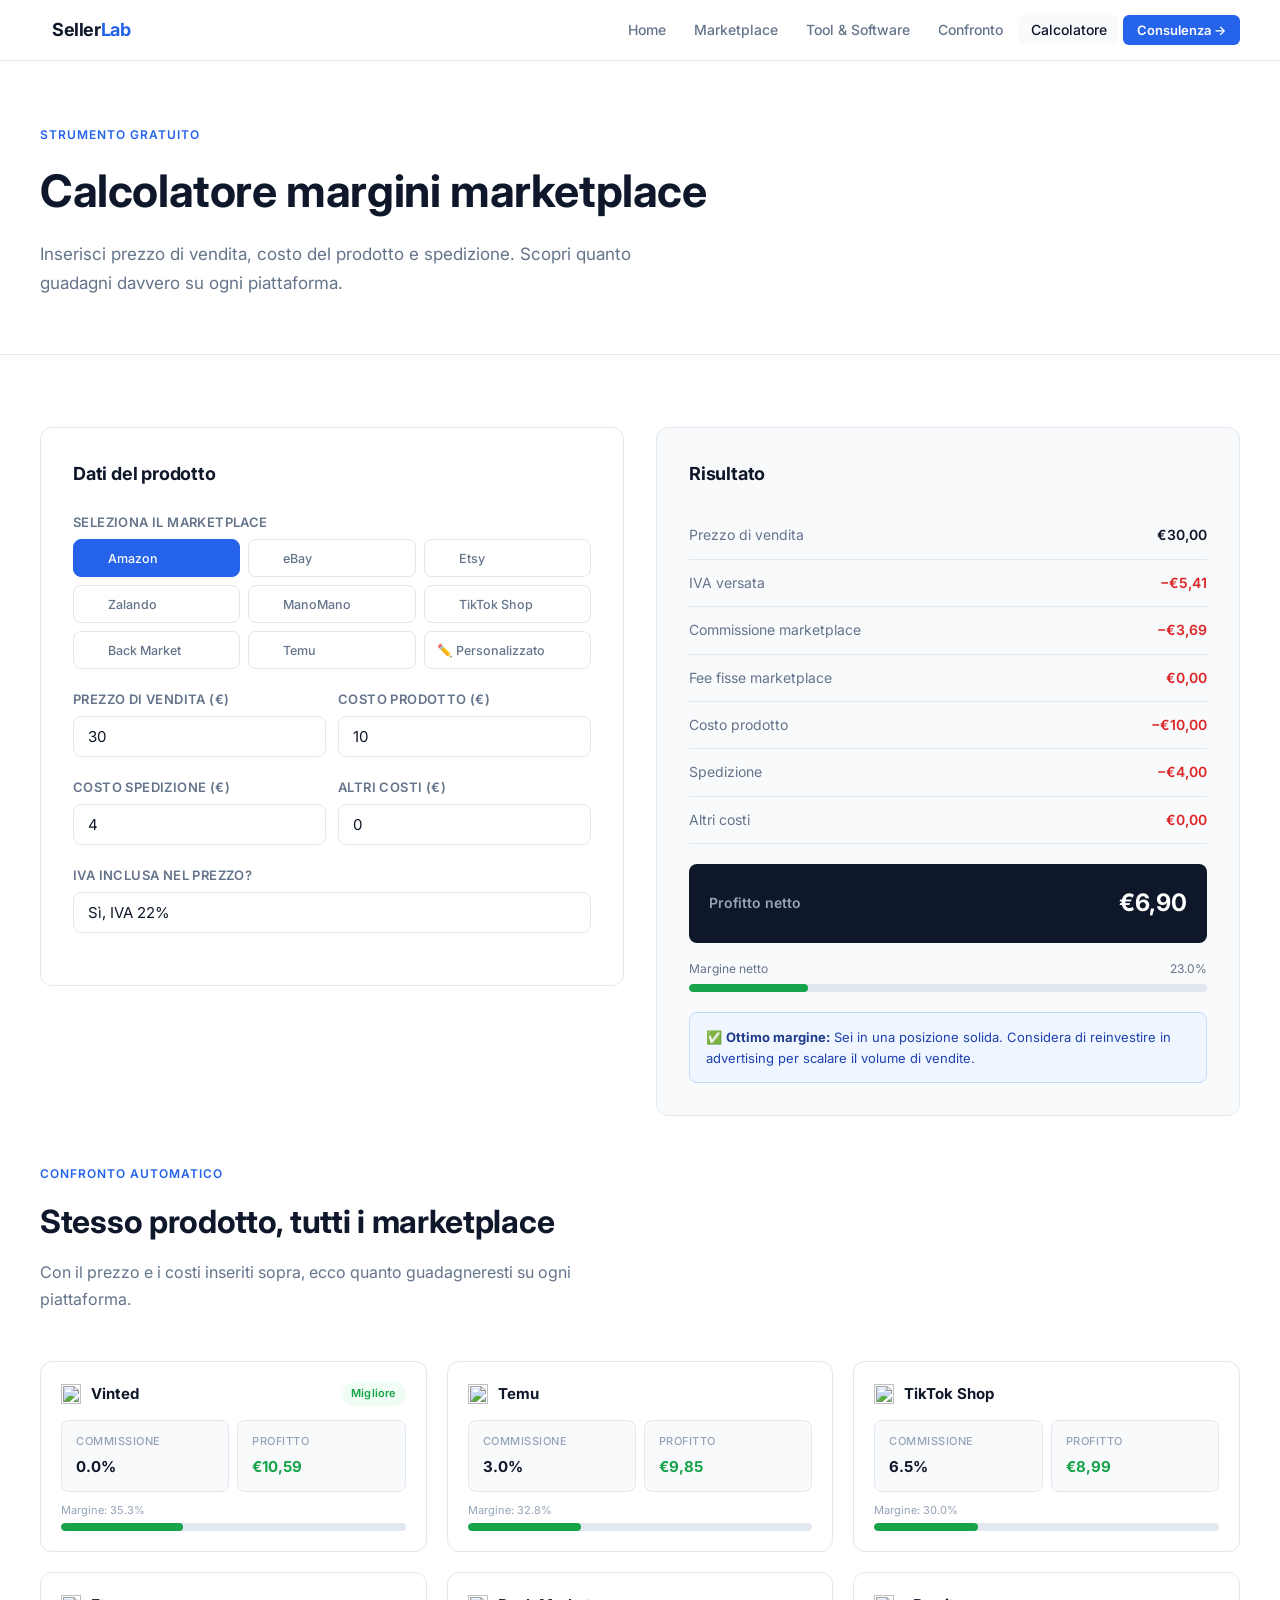
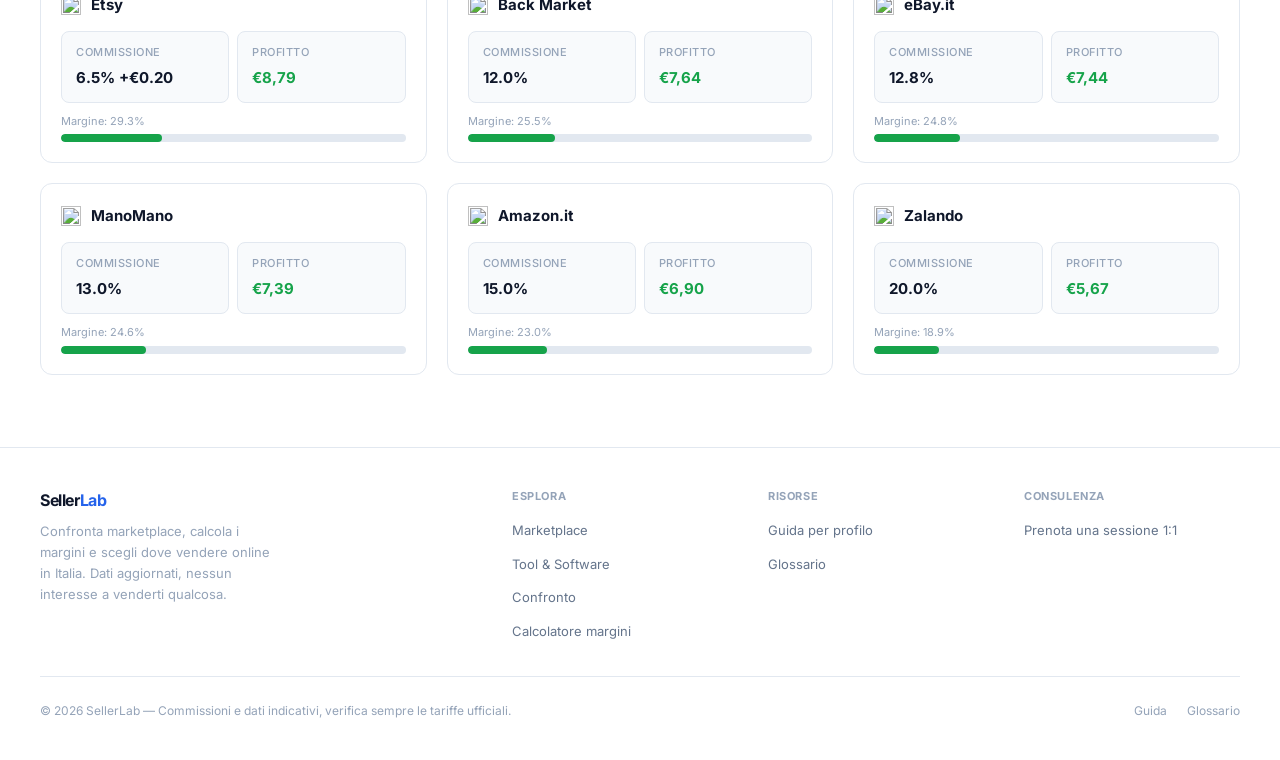
==== calcolatore.html @ 865c8135 "Prima versione SellerLab" ====
<!DOCTYPE html>
<html lang="it">
<head>
  <meta charset="UTF-8">
  <meta name="viewport" content="width=device-width, initial-scale=1.0">
  <title>Calcolatore Margini Marketplace — SellerLab</title>
  <meta name="description" content="Calcola commissioni e margine netto su Amazon, eBay, Etsy, Zalando e altri marketplace italiani. Strumento gratuito per venditori online.">
  <meta name="robots" content="index, follow">
  <meta name="author" content="SellerLab">
  <link rel="canonical" href="https://sellerlab.it/calcolatore.html">

  <!-- Open Graph -->
  <meta property="og:type" content="website">
  <meta property="og:site_name" content="SellerLab">
  <meta property="og:title" content="Calcolatore Margini Marketplace — SellerLab">
  <meta property="og:description" content="Calcola quanto guadagni realmente su ogni marketplace, al netto di commissioni e costi. Gratuito.">
  <meta property="og:url" content="https://sellerlab.it/calcolatore.html">
  <meta property="og:locale" content="it_IT">

  <!-- Twitter Card -->
  <meta name="twitter:card" content="summary_large_image">
  <meta name="twitter:title" content="Calcolatore Margini Marketplace — SellerLab">
  <meta name="twitter:description" content="Calcola quanto guadagni realmente su ogni marketplace, al netto di commissioni e costi. Gratuito.">

  <link rel="stylesheet" href="style.css">
  <style>
    .calc-layout {
      display: grid;
      grid-template-columns: 1fr 1fr;
      gap: 32px;
      align-items: start;
    }
    @media (max-width: 768px) { .calc-layout { grid-template-columns: 1fr; } }

    .calc-box {
      background: var(--bg-card);
      border: 1px solid var(--border);
      border-radius: var(--radius);
      padding: 32px;
    }
    .calc-box h2 { font-size: 18px; font-weight: 700; margin-bottom: 24px; letter-spacing: -.2px; }

    .field { margin-bottom: 20px; }
    .field label {
      display: block;
      font-size: 13px;
      font-weight: 600;
      color: var(--text-secondary);
      margin-bottom: 6px;
      text-transform: uppercase;
      letter-spacing: .4px;
    }
    .field input, .field select {
      width: 100%;
      padding: 10px 14px;
      border: 1px solid var(--border);
      border-radius: var(--radius-sm);
      font-size: 15px;
      font-family: inherit;
      color: var(--text);
      background: var(--bg);
      transition: border-color .15s;
      -webkit-appearance: none;
    }
    .field input:focus, .field select:focus {
      outline: none;
      border-color: var(--accent);
      box-shadow: 0 0 0 3px rgba(37,99,235,.08);
    }
    .field-row { display: grid; grid-template-columns: 1fr 1fr; gap: 12px; }

    .result-box {
      background: var(--bg-soft);
      border: 1px solid var(--border);
      border-radius: var(--radius);
      padding: 32px;
    }
    .result-box h2 { font-size: 18px; font-weight: 700; margin-bottom: 24px; letter-spacing: -.2px; }

    .result-line {
      display: flex;
      justify-content: space-between;
      align-items: center;
      padding: 12px 0;
      border-bottom: 1px solid var(--border);
      font-size: 14px;
    }
    .result-line:last-child { border-bottom: none; }
    .result-label { color: var(--text-secondary); }
    .result-value { font-weight: 600; color: var(--text); }
    .result-value.negative { color: var(--red); }
    .result-value.positive { color: var(--green); }

    .result-total {
      margin-top: 20px;
      padding: 20px;
      background: var(--text);
      border-radius: var(--radius-sm);
      display: flex;
      justify-content: space-between;
      align-items: center;
    }
    .result-total-label { color: #94a3b8; font-size: 14px; font-weight: 600; }
    .result-total-value { color: #fff; font-size: 24px; font-weight: 700; }
    .result-total-value.loss { color: #fca5a5; }

    .margin-bar-wrap { margin-top: 16px; }
    .margin-bar-label { font-size: 12px; color: var(--text-secondary); margin-bottom: 6px; display: flex; justify-content: space-between; }
    .margin-bar { height: 8px; background: var(--border); border-radius: 4px; overflow: hidden; }
    .margin-bar-fill { height: 100%; border-radius: 4px; transition: width .4s ease, background .4s; }

    .marketplace-grid {
      display: grid;
      grid-template-columns: repeat(auto-fill, minmax(140px, 1fr));
      gap: 8px;
      margin-bottom: 20px;
    }
    .mp-btn {
      padding: 10px 12px;
      border: 1px solid var(--border);
      border-radius: var(--radius-sm);
      background: var(--bg);
      cursor: pointer;
      font-size: 12.5px;
      font-weight: 500;
      font-family: inherit;
      color: var(--text-secondary);
      text-align: center;
      transition: all .15s;
      display: flex;
      align-items: center;
      gap: 6px;
    }
    .mp-btn img { width: 16px; height: 16px; object-fit: contain; }
    .mp-btn:hover { border-color: var(--accent); color: var(--accent); }
    .mp-btn.selected { background: var(--accent); border-color: var(--accent); color: #fff; }
    .mp-btn.selected img { filter: brightness(10); }

    .tip-box {
      background: var(--accent-light);
      border: 1px solid #bfdbfe;
      border-radius: var(--radius-sm);
      padding: 14px 16px;
      margin-top: 20px;
      font-size: 13px;
      color: #1e40af;
      line-height: 1.6;
    }
    .tip-box strong { color: #1e3a8a; }
  </style>
</head>
<body>

<nav>
  <div class="nav-inner">
    <a href="index.html" class="logo">Seller<span>Lab</span></a>
    <ul>
      <li><a href="index.html">Home</a></li>
      <li><a href="marketplace.html">Marketplace</a></li>
      <li><a href="tools.html">Tool & Software</a></li>
      <li><a href="confronto.html">Confronto</a></li>
      <li><a href="calcolatore.html" class="active">Calcolatore</a></li>
      <li><a href="consulenza.html" class="nav-cta">Consulenza →</a></li>
    </ul>
  </div>
</nav>

<div class="page-hero">
  <div class="page-hero-inner">
    <div class="section-label">Strumento gratuito</div>
    <h1>Calcolatore margini marketplace</h1>
    <p>Inserisci prezzo di vendita, costo del prodotto e spedizione. Scopri quanto guadagni davvero su ogni piattaforma.</p>
  </div>
</div>

<section class="section">
  <div class="section-inner">
    <div class="calc-layout">

      <!-- INPUT -->
      <div class="calc-box">
        <h2>Dati del prodotto</h2>

        <div class="field">
          <label>Seleziona il marketplace</label>
          <div class="marketplace-grid">
            <button class="mp-btn selected" data-mp="amazon" data-commission="0.15" data-fixed="0">
              <img src="https://www.google.com/s2/favicons?domain=amazon.it&sz=32" alt="">Amazon
            </button>
            <button class="mp-btn" data-mp="ebay" data-commission="0.128" data-fixed="0">
              <img src="https://cdn.simpleicons.org/ebay/E53238" alt="">eBay
            </button>
            <button class="mp-btn" data-mp="etsy" data-commission="0.065" data-fixed="0.20">
              <img src="https://cdn.simpleicons.org/etsy/F16521" alt="">Etsy
            </button>
            <button class="mp-btn" data-mp="zalando" data-commission="0.20" data-fixed="0">
              <img src="https://cdn.simpleicons.org/zalando/FF6900" alt="">Zalando
            </button>
            <button class="mp-btn" data-mp="manomano" data-commission="0.13" data-fixed="0">
              <img src="https://www.google.com/s2/favicons?domain=manomano.com&sz=32" alt="">ManoMano
            </button>
            <button class="mp-btn" data-mp="tiktok" data-commission="0.065" data-fixed="0">
              <img src="https://cdn.simpleicons.org/tiktok/000000" alt="">TikTok Shop
            </button>
            <button class="mp-btn" data-mp="backmarket" data-commission="0.12" data-fixed="0">
              <img src="https://www.google.com/s2/favicons?domain=backmarket.it&sz=32" alt="">Back Market
            </button>
            <button class="mp-btn" data-mp="temu" data-commission="0.03" data-fixed="0">
              <img src="https://www.google.com/s2/favicons?domain=temu.com&sz=32" alt="">Temu
            </button>
            <button class="mp-btn" data-mp="custom" data-commission="0.10" data-fixed="0">
              ✏️ Personalizzato
            </button>
          </div>
        </div>

        <div class="field" id="custom-commission-field" style="display:none;">
          <label>Commissione personalizzata (%)</label>
          <input type="number" id="custom-commission" value="10" min="0" max="100" step="0.1">
        </div>

        <div class="field-row">
          <div class="field">
            <label>Prezzo di vendita (€)</label>
            <input type="number" id="price" value="30" min="0" step="0.01">
          </div>
          <div class="field">
            <label>Costo prodotto (€)</label>
            <input type="number" id="cost" value="10" min="0" step="0.01">
          </div>
        </div>

        <div class="field-row">
          <div class="field">
            <label>Costo spedizione (€)</label>
            <input type="number" id="shipping" value="4" min="0" step="0.01">
          </div>
          <div class="field">
            <label>Altri costi (€)</label>
            <input type="number" id="other" value="0" min="0" step="0.01">
          </div>
        </div>

        <div class="field">
          <label>IVA inclusa nel prezzo?</label>
          <select id="vat">
            <option value="0">No (prezzo già IVA esclusa)</option>
            <option value="0.22" selected>Sì, IVA 22%</option>
            <option value="0.10">Sì, IVA 10%</option>
            <option value="0.04">Sì, IVA 4%</option>
          </select>
        </div>
      </div>

      <!-- RISULTATI -->
      <div class="result-box">
        <h2>Risultato</h2>

        <div class="result-line">
          <span class="result-label">Prezzo di vendita</span>
          <span class="result-value" id="r-price">€30,00</span>
        </div>
        <div class="result-line">
          <span class="result-label">IVA versata</span>
          <span class="result-value negative" id="r-vat">−€5,41</span>
        </div>
        <div class="result-line">
          <span class="result-label">Commissione marketplace</span>
          <span class="result-value negative" id="r-commission">−€4,50</span>
        </div>
        <div class="result-line">
          <span class="result-label">Fee fisse marketplace</span>
          <span class="result-value negative" id="r-fixed">−€0,00</span>
        </div>
        <div class="result-line">
          <span class="result-label">Costo prodotto</span>
          <span class="result-value negative" id="r-cost">−€10,00</span>
        </div>
        <div class="result-line">
          <span class="result-label">Spedizione</span>
          <span class="result-value negative" id="r-shipping">−€4,00</span>
        </div>
        <div class="result-line">
          <span class="result-label">Altri costi</span>
          <span class="result-value negative" id="r-other">−€0,00</span>
        </div>

        <div class="result-total">
          <span class="result-total-label">Profitto netto</span>
          <span class="result-total-value" id="r-profit">€6,09</span>
        </div>

        <div class="margin-bar-wrap">
          <div class="margin-bar-label">
            <span>Margine netto</span>
            <span id="r-margin-pct">20.3%</span>
          </div>
          <div class="margin-bar">
            <div class="margin-bar-fill" id="margin-bar-fill" style="width:20%;background:var(--green);"></div>
          </div>
        </div>

        <div class="tip-box" id="tip-box">
          💡 <strong>Consiglio:</strong> Con questo margine sei in una posizione solida. Considera di reinvestire parte del profitto in advertising per aumentare il volume.
        </div>
      </div>

    </div>

    <!-- CONFRONTO RAPIDO -->
    <div style="margin-top:48px;">
      <div class="section-header">
        <div class="section-label">Confronto automatico</div>
        <h2>Stesso prodotto, tutti i marketplace</h2>
        <p>Con il prezzo e i costi inseriti sopra, ecco quanto guadagneresti su ogni piattaforma.</p>
      </div>
      <div class="grid-3" id="comparison-grid">
        <!-- Populated by JS -->
      </div>
    </div>

  </div>
</section>

<footer>
  <div class="footer-inner">
    <div class="footer-brand">
      <a href="index.html" class="logo">Seller<span>Lab</span></a>
      <p>Confronta marketplace, calcola i margini e scegli dove vendere online in Italia. Dati aggiornati, nessun interesse a venderti qualcosa.</p>
    </div>
    <div class="footer-col">
      <h4>Esplora</h4>
      <ul>
        <li><a href="marketplace.html">Marketplace</a></li>
        <li><a href="tools.html">Tool & Software</a></li>
        <li><a href="confronto.html">Confronto</a></li>
        <li><a href="calcolatore.html">Calcolatore margini</a></li>
      </ul>
    </div>
    <div class="footer-col">
      <h4>Risorse</h4>
      <ul>
        <li><a href="guida.html">Guida per profilo</a></li>
        <li><a href="glossario.html">Glossario</a></li>
      </ul>
    </div>
    <div class="footer-col">
      <h4>Consulenza</h4>
      <ul>
        <li><a href="consulenza.html">Prenota una sessione 1:1</a></li>
      </ul>
    </div>
  </div>
  <div class="footer-bottom">
    <div class="footer-copy">© 2026 SellerLab — Commissioni e dati indicativi, verifica sempre le tariffe ufficiali.</div>
    <div class="footer-links">
      <a href="guida.html">Guida</a>
      <a href="glossario.html">Glossario</a>
    </div>
  </div>
</footer>

<script>
const marketplaces = [
  { id: 'amazon',     name: 'Amazon.it',    commission: 0.15,  fixed: 0,    icon: 'https://www.google.com/s2/favicons?domain=amazon.it&sz=32' },
  { id: 'ebay',       name: 'eBay.it',      commission: 0.128, fixed: 0,    icon: 'https://cdn.simpleicons.org/ebay/E53238' },
  { id: 'etsy',       name: 'Etsy',         commission: 0.065, fixed: 0.20, icon: 'https://cdn.simpleicons.org/etsy/F16521' },
  { id: 'zalando',    name: 'Zalando',      commission: 0.20,  fixed: 0,    icon: 'https://cdn.simpleicons.org/zalando/FF6900' },
  { id: 'manomano',   name: 'ManoMano',     commission: 0.13,  fixed: 0,    icon: 'https://www.google.com/s2/favicons?domain=manomano.com&sz=32' },
  { id: 'tiktok',     name: 'TikTok Shop',  commission: 0.065, fixed: 0,    icon: 'https://cdn.simpleicons.org/tiktok/000000' },
  { id: 'backmarket', name: 'Back Market',  commission: 0.12,  fixed: 0,    icon: 'https://www.google.com/s2/favicons?domain=backmarket.it&sz=32' },
  { id: 'vinted',     name: 'Vinted',       commission: 0,     fixed: 0,    icon: 'https://cdn.simpleicons.org/vinted/007782' },
  { id: 'temu',       name: 'Temu',         commission: 0.03,  fixed: 0,    icon: 'https://www.google.com/s2/favicons?domain=temu.com&sz=32' },
];

let selectedMp = marketplaces[0];

function fmt(n) {
  return (n >= 0 ? '' : '−') + '€' + Math.abs(n).toFixed(2).replace('.', ',');
}

function calculate() {
  const price    = parseFloat(document.getElementById('price').value) || 0;
  const cost     = parseFloat(document.getElementById('cost').value) || 0;
  const shipping = parseFloat(document.getElementById('shipping').value) || 0;
  const other    = parseFloat(document.getElementById('other').value) || 0;
  const vatRate  = parseFloat(document.getElementById('vat').value) || 0;

  let commission = selectedMp.commission;
  let fixed = selectedMp.fixed;

  if (selectedMp.id === 'custom') {
    commission = (parseFloat(document.getElementById('custom-commission').value) || 0) / 100;
    fixed = 0;
  }

  const vatAmount       = vatRate > 0 ? price - (price / (1 + vatRate)) : 0;
  const priceExVat      = price - vatAmount;
  const commissionAmt   = priceExVat * commission;
  const totalCosts      = vatAmount + commissionAmt + fixed + cost + shipping + other;
  const profit          = price - totalCosts;
  const marginPct       = price > 0 ? (profit / price) * 100 : 0;

  document.getElementById('r-price').textContent      = '€' + price.toFixed(2).replace('.', ',');
  document.getElementById('r-vat').textContent        = vatAmount > 0 ? '−€' + vatAmount.toFixed(2).replace('.', ',') : '€0,00';
  document.getElementById('r-commission').textContent = '−€' + commissionAmt.toFixed(2).replace('.', ',');
  document.getElementById('r-fixed').textContent      = fixed > 0 ? '−€' + fixed.toFixed(2).replace('.', ',') : '€0,00';
  document.getElementById('r-cost').textContent       = '−€' + cost.toFixed(2).replace('.', ',');
  document.getElementById('r-shipping').textContent   = '−€' + shipping.toFixed(2).replace('.', ',');
  document.getElementById('r-other').textContent      = other > 0 ? '−€' + other.toFixed(2).replace('.', ',') : '€0,00';

  const profitEl = document.getElementById('r-profit');
  profitEl.textContent = (profit >= 0 ? '€' : '−€') + Math.abs(profit).toFixed(2).replace('.', ',');
  profitEl.className   = 'result-total-value' + (profit < 0 ? ' loss' : '');

  const mp = Math.max(0, Math.min(100, marginPct));
  document.getElementById('r-margin-pct').textContent = marginPct.toFixed(1) + '%';
  const fill = document.getElementById('margin-bar-fill');
  fill.style.width      = mp + '%';
  fill.style.background = marginPct < 0 ? 'var(--red)' : marginPct < 10 ? 'var(--orange)' : 'var(--green)';

  const tip = document.getElementById('tip-box');
  if (profit < 0) {
    tip.innerHTML = '⚠️ <strong>Attenzione:</strong> Stai vendendo in perdita. Aumenta il prezzo, riduci i costi o scegli un marketplace con commissioni più basse.';
  } else if (marginPct < 10) {
    tip.innerHTML = '⚠️ <strong>Margine basso:</strong> Meno del 10% di margine è rischioso. Considera di rivedere i costi o il prezzo di vendita.';
  } else if (marginPct < 20) {
    tip.innerHTML = '💡 <strong>Margine accettabile:</strong> Sei in territorio sicuro ma c\'è spazio per migliorare. Ottimizza i costi di spedizione e verifica le commissioni.';
  } else {
    tip.innerHTML = '✅ <strong>Ottimo margine:</strong> Sei in una posizione solida. Considera di reinvestire in advertising per scalare il volume di vendite.';
  }

  renderComparison(price, cost, shipping, other, vatRate);
}

function renderComparison(price, cost, shipping, other, vatRate) {
  const grid = document.getElementById('comparison-grid');
  const vatAmount = vatRate > 0 ? price - (price / (1 + vatRate)) : 0;
  const priceExVat = price - vatAmount;

  const sorted = [...marketplaces]
    .filter(m => m.id !== 'custom')
    .map(m => {
      const comm = priceExVat * m.commission + m.fixed;
      const profit = price - vatAmount - comm - cost - shipping - other;
      const margin = price > 0 ? (profit / price) * 100 : 0;
      return { ...m, profit, margin };
    })
    .sort((a, b) => b.profit - a.profit);

  grid.innerHTML = sorted.map((m, i) => `
    <div class="card" style="padding:20px;">
      <div style="display:flex;align-items:center;gap:10px;margin-bottom:14px;">
        <img src="${m.icon}" width="20" height="20" style="object-fit:contain;">
        <span style="font-weight:700;font-size:15px;">${m.name}</span>
        ${i === 0 ? '<span class="badge badge-green" style="margin-left:auto;">Migliore</span>' : ''}
      </div>
      <div style="display:grid;grid-template-columns:1fr 1fr;gap:8px;">
        <div class="metric"><div class="metric-label">Commissione</div><div class="metric-value">${(m.commission * 100).toFixed(1)}%${m.fixed > 0 ? ' +€' + m.fixed.toFixed(2) : ''}</div></div>
        <div class="metric"><div class="metric-label">Profitto</div><div class="metric-value" style="color:${m.profit >= 0 ? 'var(--green)' : 'var(--red)'};">${m.profit >= 0 ? '€' : '−€'}${Math.abs(m.profit).toFixed(2).replace('.', ',')}</div></div>
      </div>
      <div style="margin-top:10px;">
        <div style="font-size:11px;color:var(--text-muted);margin-bottom:4px;">Margine: ${m.margin.toFixed(1)}%</div>
        <div class="margin-bar"><div class="margin-bar-fill" style="width:${Math.max(0, Math.min(100, m.margin))}%;background:${m.margin < 0 ? 'var(--red)' : m.margin < 10 ? 'var(--orange)' : 'var(--green)'};"></div></div>
      </div>
    </div>
  `).join('');
}

// Init
document.querySelectorAll('.mp-btn').forEach(btn => {
  btn.addEventListener('click', () => {
    document.querySelectorAll('.mp-btn').forEach(b => b.classList.remove('selected'));
    btn.classList.add('selected');
    const mp = marketplaces.find(m => m.id === btn.dataset.mp);
    selectedMp = mp || { id: 'custom', name: 'Personalizzato', commission: parseFloat(document.getElementById('custom-commission').value) / 100, fixed: 0 };
    document.getElementById('custom-commission-field').style.display = btn.dataset.mp === 'custom' ? 'block' : 'none';
    calculate();
  });
});

document.querySelectorAll('input, select').forEach(el => el.addEventListener('input', calculate));

calculate();
</script>

</body>
</html>
---- style.css ----
@import url('https://fonts.googleapis.com/css2?family=Inter:wght@300;400;500;600;700&display=swap');

*, *::before, *::after { box-sizing: border-box; margin: 0; padding: 0; }

:root {
  --bg: #ffffff;
  --bg-soft: #f8fafc;
  --bg-card: #ffffff;
  --border: #e2e8f0;
  --border-hover: #cbd5e1;
  --text: #0f172a;
  --text-secondary: #64748b;
  --text-muted: #94a3b8;
  --accent: #2563eb;
  --accent-light: #eff6ff;
  --accent-hover: #1d4ed8;
  --green: #16a34a;
  --green-light: #f0fdf4;
  --red: #dc2626;
  --red-light: #fef2f2;
  --orange: #ea580c;
  --orange-light: #fff7ed;
  --purple: #7c3aed;
  --purple-light: #f5f3ff;
  --radius: 12px;
  --radius-sm: 8px;
  --shadow: 0 1px 3px rgba(0,0,0,.06), 0 1px 2px rgba(0,0,0,.04);
  --shadow-md: 0 4px 12px rgba(0,0,0,.08);
  --shadow-hover: 0 8px 24px rgba(0,0,0,.10);
}

html { scroll-behavior: smooth; }

body {
  font-family: 'Inter', -apple-system, BlinkMacSystemFont, sans-serif;
  background: var(--bg);
  color: var(--text);
  font-size: 16px;
  line-height: 1.6;
  -webkit-font-smoothing: antialiased;
}

/* NAV */
nav {
  position: sticky;
  top: 0;
  z-index: 100;
  background: rgba(255,255,255,.92);
  backdrop-filter: blur(12px);
  border-bottom: 1px solid var(--border);
  padding: 0 24px;
}
.nav-inner {
  max-width: 1200px;
  margin: 0 auto;
  display: flex;
  align-items: center;
  justify-content: space-between;
  height: 60px;
}
.logo {
  font-size: 18px;
  font-weight: 700;
  color: var(--text);
  text-decoration: none;
  letter-spacing: -.4px;
}
.logo span { color: var(--accent); }
nav ul {
  list-style: none;
  display: flex;
  gap: 4px;
}
nav a {
  text-decoration: none;
  color: var(--text-secondary);
  font-size: 14px;
  font-weight: 500;
  padding: 6px 12px;
  border-radius: 6px;
  transition: background .15s, color .15s;
}
nav a:hover, nav a.active {
  background: var(--bg-soft);
  color: var(--text);
}
.nav-cta {
  background: var(--accent) !important;
  color: #fff !important;
  padding: 7px 14px !important;
  border-radius: 6px;
  font-weight: 600 !important;
  font-size: 13px !important;
}
.nav-cta:hover {
  background: var(--accent-hover) !important;
  color: #fff !important;
}

/* HERO */
.hero {
  padding: 96px 24px 80px;
  text-align: center;
  border-bottom: 1px solid var(--border);
}
.hero-badge {
  display: inline-flex;
  align-items: center;
  gap: 6px;
  background: var(--accent-light);
  color: var(--accent);
  font-size: 13px;
  font-weight: 600;
  padding: 5px 12px;
  border-radius: 20px;
  margin-bottom: 24px;
  letter-spacing: .2px;
}
.hero h1 {
  font-size: clamp(2rem, 5vw, 3.5rem);
  font-weight: 700;
  letter-spacing: -.5px;
  line-height: 1.15;
  max-width: 760px;
  margin: 0 auto 20px;
  color: var(--text);
}
.hero h1 em {
  font-style: normal;
  color: var(--accent);
}
.hero p {
  font-size: 18px;
  color: var(--text-secondary);
  max-width: 580px;
  margin: 0 auto 40px;
  line-height: 1.7;
}
.hero-actions {
  display: flex;
  gap: 12px;
  justify-content: center;
  flex-wrap: wrap;
}
.btn {
  display: inline-flex;
  align-items: center;
  gap: 8px;
  padding: 12px 24px;
  border-radius: var(--radius-sm);
  font-size: 15px;
  font-weight: 600;
  text-decoration: none;
  transition: all .15s;
  cursor: pointer;
  border: none;
}
.btn-primary {
  background: var(--accent);
  color: #fff;
}
.btn-primary:hover { background: var(--accent-hover); transform: translateY(-1px); box-shadow: var(--shadow-md); }
.btn-secondary {
  background: var(--bg-soft);
  color: var(--text);
  border: 1px solid var(--border);
}
.btn-secondary:hover { border-color: var(--border-hover); background: #f1f5f9; }

/* STATS BAR */
.stats-bar {
  display: flex;
  justify-content: center;
  gap: 0;
  border-bottom: 1px solid var(--border);
  overflow: hidden;
}
.stat-item {
  flex: 1;
  max-width: 240px;
  padding: 28px 24px;
  text-align: center;
  border-right: 1px solid var(--border);
}
.stat-item:last-child { border-right: none; }
.stat-number {
  font-size: 28px;
  font-weight: 700;
  color: var(--text);
  letter-spacing: -.5px;
}
.stat-label {
  font-size: 13px;
  color: var(--text-secondary);
  margin-top: 4px;
}

/* SECTIONS */
.section {
  padding: 72px 24px;
}
.section-alt { background: var(--bg-soft); }
.section-inner {
  max-width: 1200px;
  margin: 0 auto;
}
.section-header {
  margin-bottom: 48px;
}
.section-header.centered { text-align: center; }
.section-label {
  font-size: 12px;
  font-weight: 600;
  letter-spacing: 1px;
  text-transform: uppercase;
  color: var(--accent);
  margin-bottom: 12px;
}
.section-header h2 {
  font-size: clamp(1.5rem, 3vw, 2rem);
  font-weight: 700;
  letter-spacing: -.3px;
  margin-bottom: 12px;
}
.section-header p {
  font-size: 16px;
  color: var(--text-secondary);
  max-width: 560px;
  line-height: 1.7;
}
.section-header.centered p { margin: 0 auto; }

/* GRID */
.grid-2 { display: grid; grid-template-columns: repeat(auto-fill, minmax(520px, 1fr)); gap: 20px; }
.grid-3 { display: grid; grid-template-columns: repeat(auto-fill, minmax(340px, 1fr)); gap: 20px; }
.grid-4 { display: grid; grid-template-columns: repeat(auto-fill, minmax(260px, 1fr)); gap: 16px; }

/* CARD */
.card {
  background: var(--bg-card);
  border: 1px solid var(--border);
  border-radius: var(--radius);
  padding: 28px;
  transition: border-color .2s, box-shadow .2s;
}
.card:hover {
  border-color: var(--border-hover);
  box-shadow: var(--shadow-hover);
}
.card-header {
  display: flex;
  align-items: flex-start;
  justify-content: space-between;
  gap: 12px;
  margin-bottom: 12px;
}
.card-icon {
  width: 44px;
  height: 44px;
  border-radius: var(--radius-sm);
  background: var(--bg-soft);
  border: 1px solid var(--border);
  display: flex;
  align-items: center;
  justify-content: center;
  font-size: 22px;
  flex-shrink: 0;
  overflow: hidden;
}
.card-icon img {
  width: 28px;
  height: 28px;
  object-fit: contain;
  display: block;
}
.card-title-group { flex: 1; }
.card-name {
  font-size: 17px;
  font-weight: 700;
  color: var(--text);
  letter-spacing: -.2px;
}
.card-type {
  font-size: 12px;
  color: var(--text-muted);
  font-weight: 500;
  margin-top: 2px;
}
.card-desc {
  font-size: 14px;
  color: var(--text-secondary);
  line-height: 1.65;
  margin-bottom: 20px;
}

/* BADGE */
.badge {
  display: inline-flex;
  align-items: center;
  font-size: 11px;
  font-weight: 600;
  padding: 3px 9px;
  border-radius: 20px;
  letter-spacing: .2px;
  white-space: nowrap;
}
.badge-blue { background: var(--accent-light); color: var(--accent); }
.badge-green { background: var(--green-light); color: var(--green); }
.badge-orange { background: var(--orange-light); color: var(--orange); }
.badge-purple { background: var(--purple-light); color: var(--purple); }
.badge-gray { background: #f1f5f9; color: #475569; }

/* METRICS */
.metrics {
  display: flex;
  gap: 16px;
  flex-wrap: wrap;
  margin-bottom: 20px;
}
.metric {
  flex: 1;
  min-width: 100px;
  background: var(--bg-soft);
  border: 1px solid var(--border);
  border-radius: var(--radius-sm);
  padding: 12px 14px;
}
.metric-label {
  font-size: 11px;
  color: var(--text-muted);
  font-weight: 500;
  text-transform: uppercase;
  letter-spacing: .5px;
  margin-bottom: 4px;
}
.metric-value {
  font-size: 15px;
  font-weight: 700;
  color: var(--text);
}

/* PRO / CONTRO */
.pros-cons {
  display: grid;
  grid-template-columns: 1fr 1fr;
  gap: 12px;
  margin-bottom: 20px;
}
.pros, .cons {
  border-radius: var(--radius-sm);
  padding: 14px;
}
.pros { background: var(--green-light); border: 1px solid #bbf7d0; }
.cons { background: var(--red-light); border: 1px solid #fecaca; }
.pros-cons h4 {
  font-size: 11px;
  font-weight: 700;
  text-transform: uppercase;
  letter-spacing: .5px;
  margin-bottom: 8px;
}
.pros h4 { color: var(--green); }
.cons h4 { color: var(--red); }
.pros-cons ul {
  list-style: none;
  display: flex;
  flex-direction: column;
  gap: 4px;
}
.pros-cons li {
  font-size: 12.5px;
  line-height: 1.4;
  color: var(--text);
  padding-left: 16px;
  position: relative;
}
.pros li::before { content: '✓'; position: absolute; left: 0; color: var(--green); font-weight: 700; }
.cons li::before { content: '×'; position: absolute; left: 0; color: var(--red); font-weight: 700; }

/* TAGS */
.tags {
  display: flex;
  flex-wrap: wrap;
  gap: 6px;
}
.tag {
  font-size: 11.5px;
  font-weight: 500;
  padding: 4px 10px;
  background: #f1f5f9;
  color: #475569;
  border-radius: 20px;
  border: 1px solid var(--border);
}

/* CATEGORY NAV */
.cat-nav {
  display: flex;
  gap: 8px;
  flex-wrap: wrap;
  margin-bottom: 40px;
}
.cat-btn {
  padding: 8px 18px;
  border-radius: 20px;
  border: 1px solid var(--border);
  background: var(--bg);
  color: var(--text-secondary);
  font-size: 13.5px;
  font-weight: 500;
  cursor: pointer;
  transition: all .15s;
  text-decoration: none;
}
.cat-btn:hover, .cat-btn.active {
  background: var(--accent);
  border-color: var(--accent);
  color: #fff;
}

/* FEATURE LIST */
.feature-list {
  list-style: none;
  display: flex;
  flex-direction: column;
  gap: 6px;
  margin-bottom: 20px;
}
.feature-list li {
  font-size: 13px;
  color: var(--text-secondary);
  padding-left: 18px;
  position: relative;
  line-height: 1.5;
}
.feature-list li::before {
  content: '→';
  position: absolute;
  left: 0;
  color: var(--accent);
  font-weight: 700;
}

/* PRICING TAG */
.pricing-tag {
  display: inline-flex;
  align-items: center;
  gap: 6px;
  font-size: 13px;
  font-weight: 600;
  color: var(--text);
}
.pricing-tag .price-value {
  color: var(--accent);
}

/* CTA SECTION */
.cta-section {
  background: var(--text);
  padding: 80px 24px;
  text-align: center;
}
.cta-section h2 {
  font-size: clamp(1.5rem, 3vw, 2.2rem);
  font-weight: 700;
  color: #fff;
  margin-bottom: 16px;
  letter-spacing: -.3px;
}
.cta-section p {
  font-size: 16px;
  color: #94a3b8;
  max-width: 480px;
  margin: 0 auto 32px;
  line-height: 1.7;
}

/* FOOTER */
footer {
  border-top: 1px solid var(--border);
  padding: 40px 24px;
}
.footer-inner {
  max-width: 1200px;
  margin: 0 auto;
  display: grid;
  grid-template-columns: 2fr 1fr 1fr 1fr;
  gap: 40px;
  padding-bottom: 32px;
  border-bottom: 1px solid var(--border);
  margin-bottom: 24px;
}
.footer-brand .logo { font-size: 16px; display: inline-block; margin-bottom: 8px; }
.footer-brand p {
  font-size: 13px;
  color: var(--text-muted);
  line-height: 1.6;
  max-width: 240px;
}
.footer-col h4 {
  font-size: 11px;
  font-weight: 700;
  text-transform: uppercase;
  letter-spacing: .6px;
  color: var(--text-muted);
  margin-bottom: 12px;
}
.footer-col ul { list-style: none; display: flex; flex-direction: column; gap: 8px; }
.footer-col ul a {
  font-size: 13px;
  color: var(--text-secondary);
  text-decoration: none;
  transition: color .15s;
}
.footer-col ul a:hover { color: var(--text); }
.footer-col .btn-consult-sm { display: inline-block; font-size: 13px; }
.footer-bottom {
  max-width: 1200px;
  margin: 0 auto;
  display: flex;
  align-items: center;
  justify-content: space-between;
  flex-wrap: wrap;
  gap: 12px;
}
.footer-copy {
  font-size: 12px;
  color: var(--text-muted);
}
.footer-links {
  display: flex;
  gap: 20px;
}
.footer-links a {
  font-size: 12px;
  color: var(--text-muted);
  text-decoration: none;
  transition: color .15s;
}
.footer-links a:hover { color: var(--text); }

/* PAGE HERO */
.page-hero {
  padding: 64px 24px 56px;
  border-bottom: 1px solid var(--border);
}
.page-hero-inner {
  max-width: 1200px;
  margin: 0 auto;
}
.page-hero h1 {
  font-size: clamp(1.8rem, 4vw, 2.8rem);
  font-weight: 700;
  letter-spacing: -.4px;
  margin-bottom: 12px;
}
.page-hero p {
  font-size: 17px;
  color: var(--text-secondary);
  max-width: 600px;
  line-height: 1.7;
}

/* DIVIDER */
.divider {
  height: 1px;
  background: var(--border);
  margin: 0;
}

/* INTRO BOX */
.intro-box {
  background: var(--accent-light);
  border: 1px solid #bfdbfe;
  border-radius: var(--radius);
  padding: 24px 28px;
  margin-bottom: 40px;
}
.intro-box p {
  font-size: 15px;
  color: #1e40af;
  line-height: 1.7;
}
.intro-box strong { color: #1e3a8a; }

/* ===== CONSULENZA CTA ===== */

/* Sezione interna alle pagine */
.consult-section {
  background: #0f172a;
  border-radius: var(--radius);
  padding: 48px 40px;
  margin: 56px 0;
  display: grid;
  grid-template-columns: 1fr auto;
  gap: 32px;
  align-items: center;
}
.consult-section-label {
  font-size: 11px;
  font-weight: 700;
  text-transform: uppercase;
  letter-spacing: 1px;
  color: #60a5fa;
  margin-bottom: 10px;
}
.consult-section h2 {
  font-size: clamp(1.4rem, 2.5vw, 1.9rem);
  font-weight: 700;
  color: #ffffff;
  letter-spacing: -.3px;
  margin-bottom: 14px;
  line-height: 1.25;
}
.consult-section p {
  font-size: 15px;
  color: #94a3b8;
  line-height: 1.7;
  max-width: 560px;
}
.consult-section p strong { color: #e2e8f0; }
.consult-reasons {
  list-style: none;
  display: flex;
  flex-direction: column;
  gap: 8px;
  margin-top: 18px;
}
.consult-reasons li {
  font-size: 13.5px;
  color: #94a3b8;
  display: flex;
  align-items: flex-start;
  gap: 8px;
  line-height: 1.5;
}
.consult-reasons li::before {
  content: '→';
  color: #60a5fa;
  flex-shrink: 0;
  font-weight: 600;
}
.consult-cta-wrap {
  display: flex;
  flex-direction: column;
  align-items: center;
  gap: 10px;
  min-width: 200px;
}
.btn-consult {
  display: inline-block;
  background: #2563eb;
  color: #ffffff !important;
  font-size: 15px;
  font-weight: 600;
  padding: 14px 28px;
  border-radius: var(--radius-sm);
  text-decoration: none;
  transition: background .2s, transform .2s;
  text-align: center;
  white-space: nowrap;
  font-family: inherit;
}
.btn-consult:hover { background: #1d4ed8; transform: translateY(-1px); }
.consult-price-note {
  font-size: 12px;
  color: #64748b;
  text-align: center;
  line-height: 1.4;
}
.consult-quote {
  margin-top: 24px;
  padding: 16px 20px;
  border-left: 3px solid #3b82f6;
  background: rgba(59,130,246,.08);
  border-radius: 0 8px 8px 0;
  font-size: 13.5px;
  color: #93c5fd;
  line-height: 1.6;
  font-style: italic;
}

/* Barra sticky in fondo */
.consult-bar {
  position: fixed;
  bottom: 0;
  left: 0;
  right: 0;
  background: #0f172a;
  border-top: 1px solid #1e293b;
  z-index: 1000;
  padding: 14px 24px;
  box-shadow: 0 -4px 24px rgba(0,0,0,.18);
}
.consult-bar-inner {
  max-width: 1200px;
  margin: 0 auto;
  display: flex;
  align-items: center;
  justify-content: space-between;
  gap: 20px;
}
.consult-bar-text {
  display: flex;
  flex-direction: column;
  gap: 2px;
}
.consult-bar-text strong {
  font-size: 14px;
  font-weight: 700;
  color: #f1f5f9;
}
.consult-bar-text span {
  font-size: 12.5px;
  color: #64748b;
}
.consult-bar-actions {
  display: flex;
  align-items: center;
  gap: 16px;
  flex-shrink: 0;
}
.consult-bar-close {
  background: none;
  border: none;
  color: #475569;
  font-size: 20px;
  cursor: pointer;
  line-height: 1;
  padding: 4px;
  transition: color .15s;
}
.consult-bar-close:hover { color: #94a3b8; }
.btn-consult-sm {
  display: inline-block;
  background: #2563eb;
  color: #ffffff !important;
  font-size: 13px;
  font-weight: 600;
  padding: 10px 20px;
  border-radius: var(--radius-sm);
  text-decoration: none;
  transition: background .2s;
  white-space: nowrap;
  font-family: inherit;
}
.btn-consult-sm:hover { background: #1d4ed8; }

/* RESPONSIVE */
@media (max-width: 768px) {
  .grid-2, .grid-3, .grid-4 { grid-template-columns: 1fr; }
  .consult-section { grid-template-columns: 1fr; padding: 32px 24px; }
  .consult-cta-wrap { align-items: flex-start; }
  .consult-bar-inner { flex-wrap: wrap; gap: 12px; }
  .consult-bar-text span { display: none; }
  .pros-cons { grid-template-columns: 1fr; }
  .stats-bar { flex-wrap: wrap; }
  .stat-item { min-width: 50%; border-right: none; border-bottom: 1px solid var(--border); }
  .metrics { flex-direction: column; }
  .hero { padding: 64px 24px 56px; }
  .section { padding: 48px 24px; }
  .footer-inner { grid-template-columns: 1fr 1fr; }
  .footer-brand { grid-column: 1 / -1; }
  .footer-bottom { flex-direction: column; text-align: center; }
}
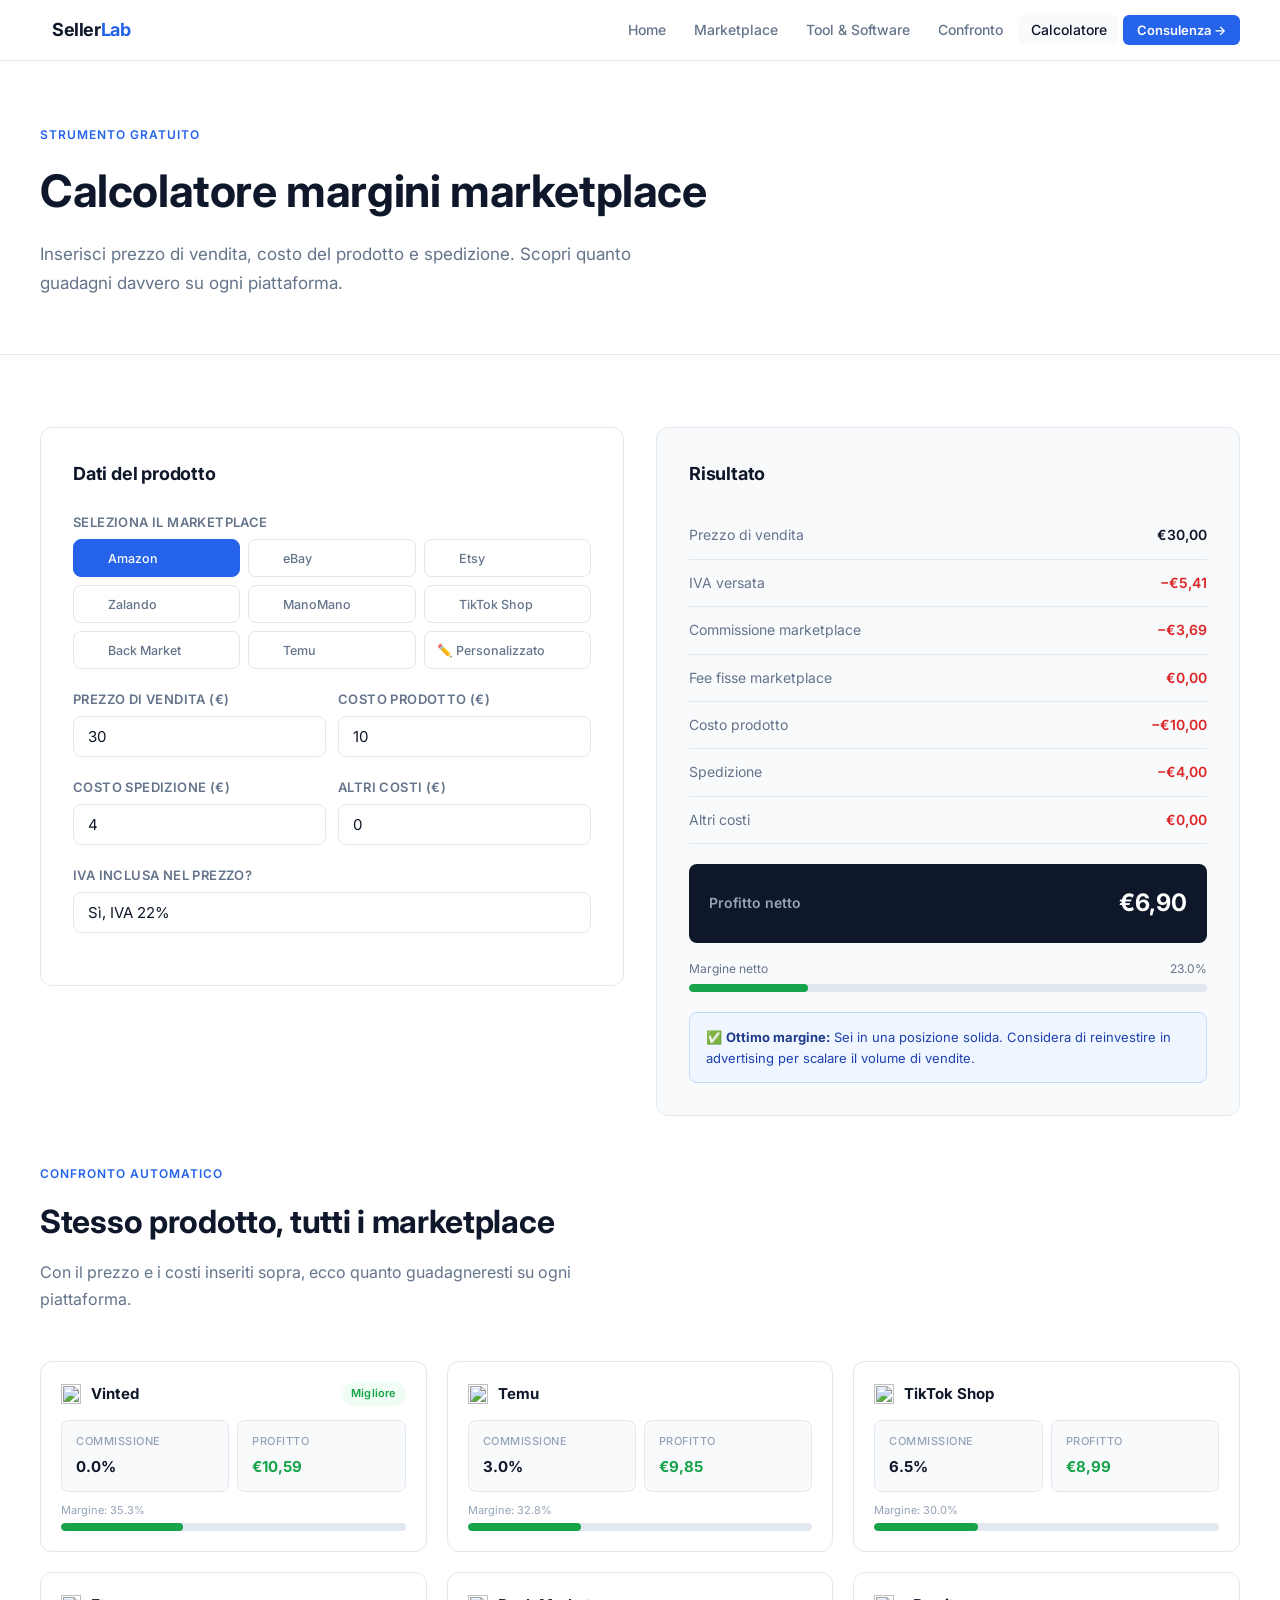
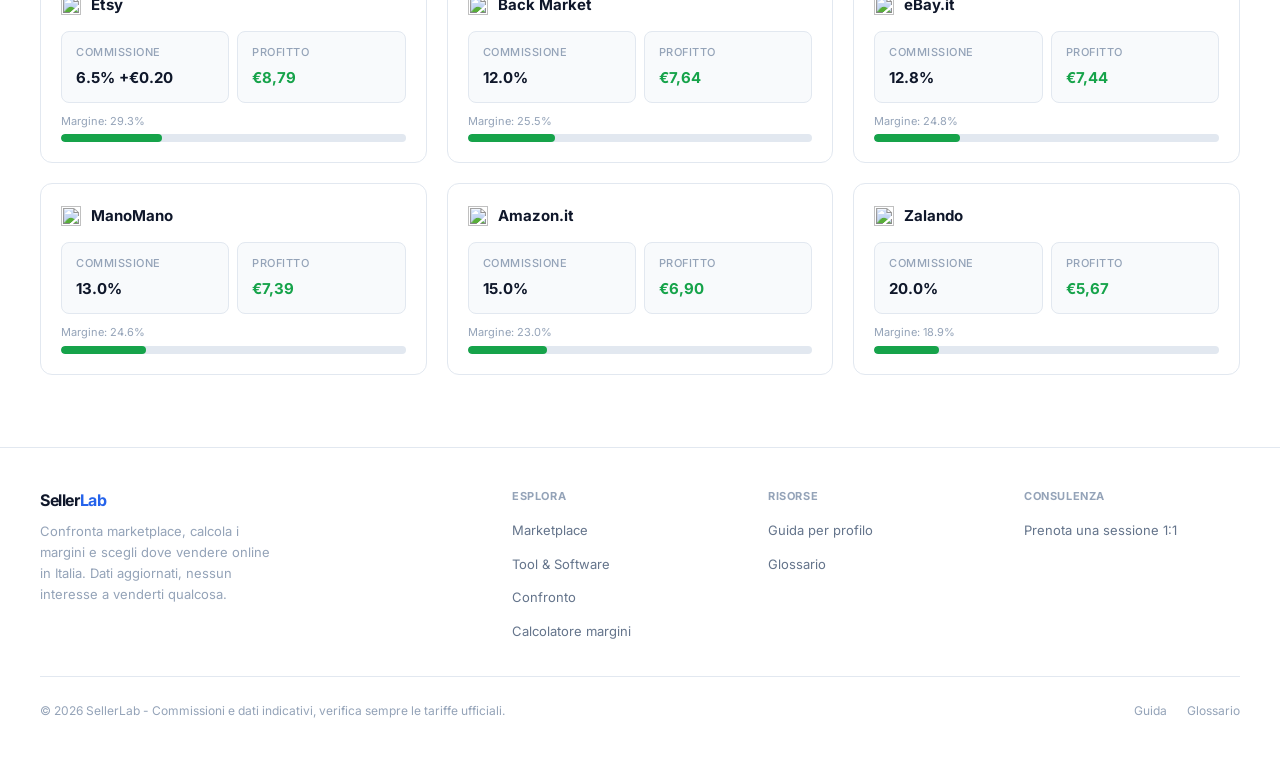
==== commit be98afb9: "Sostituiti trattini em dash con trattini semplici" ====
--- a/calcolatore.html
+++ b/calcolatore.html
@@ -2,8 +2,16 @@
 <html lang="it">
 <head>
   <meta charset="UTF-8">
+  <!-- Google tag (gtag.js) -->
+  <script async src="https://www.googletagmanager.com/gtag/js?id=G-7MWL3R1W6F"></script>
+  <script>
+    window.dataLayer = window.dataLayer || [];
+    function gtag(){dataLayer.push(arguments);}
+    gtag('js', new Date());
+    gtag('config', 'G-7MWL3R1W6F');
+  </script>
   <meta name="viewport" content="width=device-width, initial-scale=1.0">
-  <title>Calcolatore Margini Marketplace — SellerLab</title>
+  <title>Calcolatore Margini Marketplace - SellerLab</title>
   <meta name="description" content="Calcola commissioni e margine netto su Amazon, eBay, Etsy, Zalando e altri marketplace italiani. Strumento gratuito per venditori online.">
   <meta name="robots" content="index, follow">
   <meta name="author" content="SellerLab">
@@ -12,14 +20,14 @@
   <!-- Open Graph -->
   <meta property="og:type" content="website">
   <meta property="og:site_name" content="SellerLab">
-  <meta property="og:title" content="Calcolatore Margini Marketplace — SellerLab">
+  <meta property="og:title" content="Calcolatore Margini Marketplace - SellerLab">
   <meta property="og:description" content="Calcola quanto guadagni realmente su ogni marketplace, al netto di commissioni e costi. Gratuito.">
   <meta property="og:url" content="https://sellerlab.it/calcolatore.html">
   <meta property="og:locale" content="it_IT">
 
   <!-- Twitter Card -->
   <meta name="twitter:card" content="summary_large_image">
-  <meta name="twitter:title" content="Calcolatore Margini Marketplace — SellerLab">
+  <meta name="twitter:title" content="Calcolatore Margini Marketplace - SellerLab">
   <meta name="twitter:description" content="Calcola quanto guadagni realmente su ogni marketplace, al netto di commissioni e costi. Gratuito.">
 
   <link rel="stylesheet" href="style.css">
@@ -352,7 +360,7 @@
     </div>
   </div>
   <div class="footer-bottom">
-    <div class="footer-copy">© 2026 SellerLab — Commissioni e dati indicativi, verifica sempre le tariffe ufficiali.</div>
+    <div class="footer-copy">© 2026 SellerLab - Commissioni e dati indicativi, verifica sempre le tariffe ufficiali.</div>
     <div class="footer-links">
       <a href="guida.html">Guida</a>
       <a href="glossario.html">Glossario</a>
